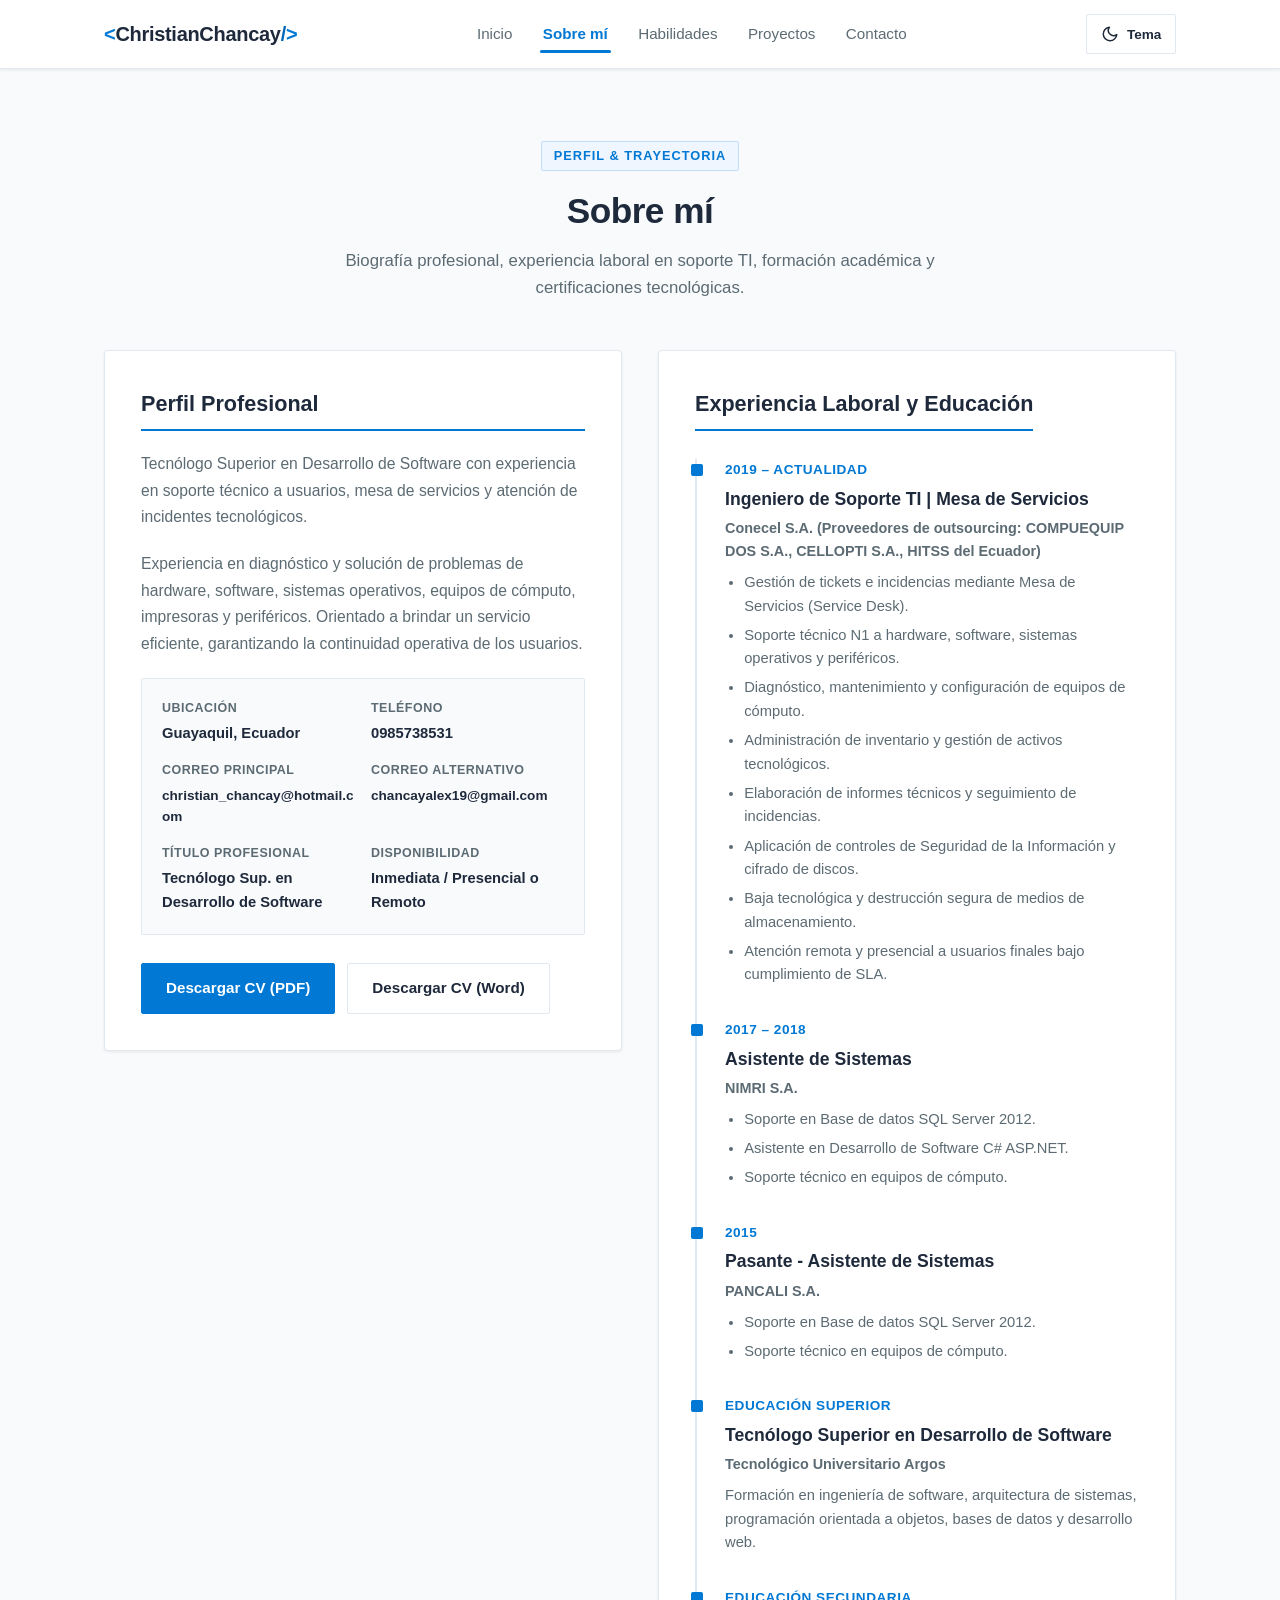
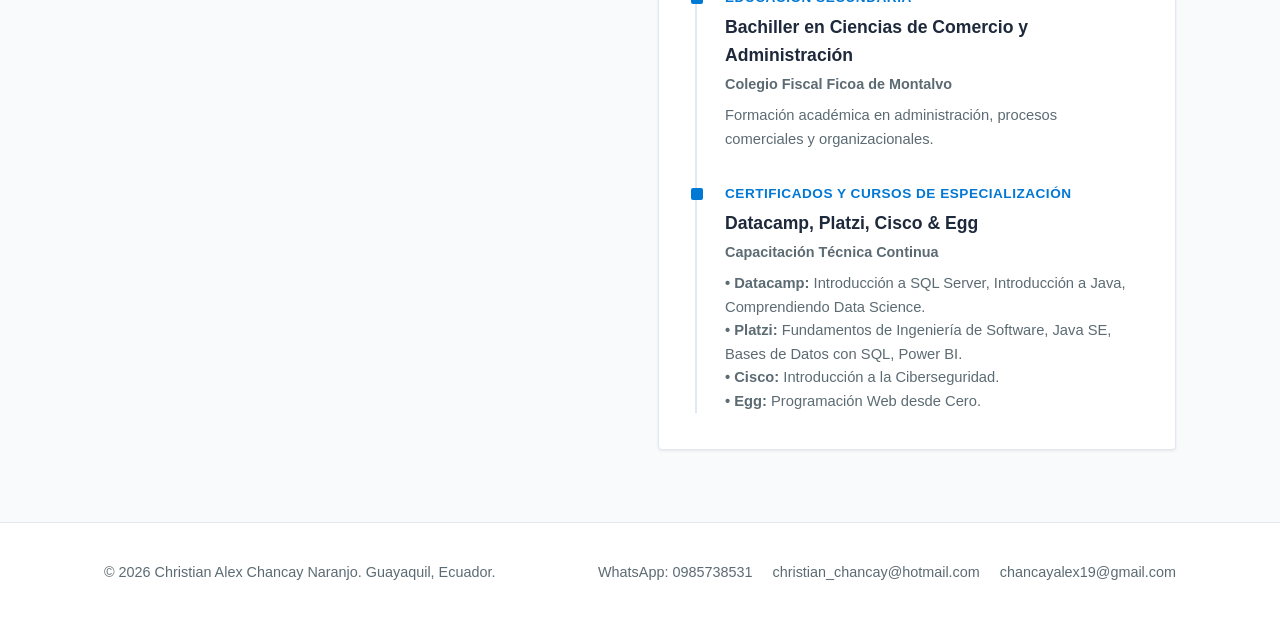
==== about.html @ c23272d0 "Actualización del portafolio" ====
<!DOCTYPE html>
<html lang="es" data-theme="light">

<head>
  <meta charset="UTF-8">
  <meta name="viewport" content="width=device-width, initial-scale=1.0">
  <meta name="description"
    content="Perfil profesional, trayectoria laboral en Conecel S.A., NIMRI S.A., PANCALI S.A., formación académica y certificados de Christian Chancay Naranjo.">
  <title>Sobre mí | Christian Chancay</title>

  <!-- Hojas de estilo del proyecto -->
  <link rel="stylesheet" href="css/global.css">
  <link rel="stylesheet" href="css/pages.css">
</head>

<body>

  <!-- ========================================================================
       ENCABEZADO Y NAVEGACIÓN COMPARTIDA (Idéntico en las 5 páginas)
       ======================================================================== -->
  <header class="site-header">
    <nav class="navbar container">
      <a href="index.html" class="logo">
        <span class="logo-bracket">&lt;</span>ChristianChancay<span class="logo-slash">/</span><span
          class="logo-bracket">&gt;</span>
      </a>

      <!-- Menú principal de enlaces -->
      <ul class="nav-menu" id="nav-menu">
        <li class="nav-item"><a href="index.html" class="nav-link">Inicio</a></li>
        <li class="nav-item"><a href="about.html" class="nav-link">Sobre mí</a></li>
        <li class="nav-item"><a href="skills.html" class="nav-link">Habilidades</a></li>
        <li class="nav-item"><a href="projects.html" class="nav-link">Proyectos</a></li>
        <li class="nav-item"><a href="contact.html" class="nav-link">Contacto</a></li>
      </ul>

      <!-- Acciones de barra: Botón Modo Día/Noche + Menú Hamburguesa -->
      <div class="nav-actions">
        <button class="theme-toggle" id="theme-toggle" aria-label="Cambiar a modo oscuro" title="Cambiar tema">
          <svg class="theme-icon-sun" width="18" height="18" viewBox="0 0 24 24" fill="none" stroke="currentColor"
            stroke-width="2" stroke-linecap="round" stroke-linejoin="round">
            <circle cx="12" cy="12" r="5"></circle>
            <line x1="12" y1="1" x2="12" y2="3"></line>
            <line x1="12" y1="21" x2="12" y2="23"></line>
            <line x1="4.22" y1="4.22" x2="5.64" y2="5.64"></line>
            <line x1="18.36" y1="18.36" x2="19.78" y2="19.78"></line>
            <line x1="1" y1="12" x2="3" y2="12"></line>
            <line x1="21" y1="12" x2="23" y2="12"></line>
            <line x1="4.22" y1="19.78" x2="5.64" y2="18.36"></line>
            <line x1="18.36" y1="5.64" x2="19.78" y2="4.22"></line>
          </svg>
          <svg class="theme-icon-moon" width="18" height="18" viewBox="0 0 24 24" fill="none" stroke="currentColor"
            stroke-width="2" stroke-linecap="round" stroke-linejoin="round">
            <path d="M21 12.79A9 9 0 1 1 11.21 3 7 7 0 0 0 21 12.79z"></path>
          </svg>
          <span class="theme-toggle-text">Tema</span>
        </button>

        <button class="menu-toggle" id="menu-toggle" aria-label="Abrir menú de navegación" aria-expanded="false">
          <span class="hamburger-bar"></span>
          <span class="hamburger-bar"></span>
          <span class="hamburger-bar"></span>
        </button>
      </div>
    </nav>
  </header>

  <!-- ========================================================================
       CONTENIDO PRINCIPAL: SOBRE MÍ
       ======================================================================== -->
  <main class="section">
    <div class="container">

      <div class="section-header">
        <span class="section-tag">Perfil & Trayectoria</span>
        <h1 class="section-title">Sobre mí</h1>
        <p class="section-subtitle">
          Biografía profesional, experiencia laboral en soporte TI, formación académica y certificaciones tecnológicas.
        </p>
      </div>

      <!-- Cuadrícula de 2 columnas: Biografía a la izquierda, Trayectoria a la derecha -->
      <div class="about-grid">

        <!-- Tarjeta Izquierda: Biografía y Descarga de CV -->
        <article class="bio-card">
          <h2 class="bio-card-title">Perfil Profesional</h2>
          <p class="bio-text">
            Tecnólogo Superior en Desarrollo de Software con experiencia en soporte técnico a usuarios, mesa de
            servicios y atención de incidentes tecnológicos.
          </p>
          <p class="bio-text">
            Experiencia en diagnóstico y solución de problemas de hardware, software, sistemas operativos, equipos de
            cómputo, impresoras y periféricos. Orientado a brindar un servicio eficiente, garantizando la continuidad
            operativa de los usuarios.
          </p>

          <div class="bio-details">
            <div class="bio-detail-item">
              <span class="bio-detail-label">Ubicación</span>
              <span class="bio-detail-value">Guayaquil, Ecuador</span>
            </div>
            <div class="bio-detail-item">
              <span class="bio-detail-label">Teléfono</span>
              <span class="bio-detail-value">0985738531</span>
            </div>
            <div class="bio-detail-item">
              <span class="bio-detail-label">Correo Principal</span>
              <span class="bio-detail-value"
                style="font-size: 0.85rem; word-break: break-all;">christian_chancay@hotmail.com</span>
            </div>
            <div class="bio-detail-item">
              <span class="bio-detail-label">Correo Alternativo</span>
              <span class="bio-detail-value"
                style="font-size: 0.85rem; word-break: break-all;">chancayalex19@gmail.com</span>
            </div>
            <div class="bio-detail-item">
              <span class="bio-detail-label">Título Profesional</span>
              <span class="bio-detail-value">Tecnólogo Sup. en Desarrollo de Software</span>
            </div>
            <div class="bio-detail-item">
              <span class="bio-detail-label">Disponibilidad</span>
              <span class="bio-detail-value">Inmediata / Presencial o Remoto</span>
            </div>
          </div>

          <div class="bio-actions" style="display: flex; gap: 0.75rem; flex-wrap: wrap;">
            <a href="assets/docs/curriculum-vitae.pdf" class="btn btn-primary"
              download="CV_Christian_Alex_Chancay_Naranjo.pdf">
              Descargar CV (PDF)
            </a>
            <a href="assets/docs/curriculum-vitae.docx" class="btn btn-outline"
              download="CV_Christian_Alex_Chancay_Naranjo.docx">
              Descargar CV (Word)
            </a>
          </div>
        </article>

        <!-- Tarjeta Derecha: Línea de tiempo con experiencia laboral y educación -->
        <article class="timeline-card">
          <h2 class="timeline-card-title">Experiencia Laboral y Educación</h2>

          <div class="timeline-list">

            <!-- Hito 1: Conecel S.A. -->
            <div class="timeline-item">
              <div class="timeline-dot"></div>
              <p class="timeline-date">2019 – Actualidad</p>
              <h3 class="timeline-title">Ingeniero de Soporte TI | Mesa de Servicios</h3>
              <p class="timeline-place">Conecel S.A. (Proveedores de outsourcing: COMPUEQUIP DOS S.A., CELLOPTI S.A.,
                HITSS del Ecuador)</p>
              <div class="timeline-desc">
                <ul
                  style="list-style: disc; padding-left: 1.2rem; display: flex; flex-direction: column; gap: 0.35rem;">
                  <li>Gestión de tickets e incidencias mediante Mesa de Servicios (Service Desk).</li>
                  <li>Soporte técnico N1 a hardware, software, sistemas operativos y periféricos.</li>
                  <li>Diagnóstico, mantenimiento y configuración de equipos de cómputo.</li>
                  <li>Administración de inventario y gestión de activos tecnológicos.</li>
                  <li>Elaboración de informes técnicos y seguimiento de incidencias.</li>
                  <li>Aplicación de controles de Seguridad de la Información y cifrado de discos.</li>
                  <li>Baja tecnológica y destrucción segura de medios de almacenamiento.</li>
                  <li>Atención remota y presencial a usuarios finales bajo cumplimiento de SLA.</li>
                </ul>
              </div>
            </div>

            <!-- Hito 2: NIMRI S.A. -->
            <div class="timeline-item">
              <div class="timeline-dot"></div>
              <p class="timeline-date">2017 – 2018</p>
              <h3 class="timeline-title">Asistente de Sistemas</h3>
              <p class="timeline-place">NIMRI S.A.</p>
              <div class="timeline-desc">
                <ul
                  style="list-style: disc; padding-left: 1.2rem; display: flex; flex-direction: column; gap: 0.35rem;">
                  <li>Soporte en Base de datos SQL Server 2012.</li>
                  <li>Asistente en Desarrollo de Software C# ASP.NET.</li>
                  <li>Soporte técnico en equipos de cómputo.</li>
                </ul>
              </div>
            </div>

            <!-- Hito 3: PANCALI S.A. -->
            <div class="timeline-item">
              <div class="timeline-dot"></div>
              <p class="timeline-date">2015</p>
              <h3 class="timeline-title">Pasante - Asistente de Sistemas</h3>
              <p class="timeline-place">PANCALI S.A.</p>
              <div class="timeline-desc">
                <ul
                  style="list-style: disc; padding-left: 1.2rem; display: flex; flex-direction: column; gap: 0.35rem;">
                  <li>Soporte en Base de datos SQL Server 2012.</li>
                  <li>Soporte técnico en equipos de cómputo.</li>
                </ul>
              </div>
            </div>

            <!-- Hito 4: Formación Superior -->
            <div class="timeline-item">
              <div class="timeline-dot"></div>
              <p class="timeline-date">Educación Superior</p>
              <h3 class="timeline-title">Tecnólogo Superior en Desarrollo de Software</h3>
              <p class="timeline-place">Tecnológico Universitario Argos</p>
              <p class="timeline-desc">
                Formación en ingeniería de software, arquitectura de sistemas, programación orientada a objetos, bases
                de datos y desarrollo web.
              </p>
            </div>

            <!-- Hito 5: Bachillerato -->
            <div class="timeline-item">
              <div class="timeline-dot"></div>
              <p class="timeline-date">Educación Secundaria</p>
              <h3 class="timeline-title">Bachiller en Ciencias de Comercio y Administración</h3>
              <p class="timeline-place">Colegio Fiscal Ficoa de Montalvo</p>
              <p class="timeline-desc">
                Formación académica en administración, procesos comerciales y organizacionales.
              </p>
            </div>

            <!-- Hito 6: Certificados y Cursos -->
            <div class="timeline-item">
              <div class="timeline-dot"></div>
              <p class="timeline-date">Certificados y Cursos de Especialización</p>
              <h3 class="timeline-title">Datacamp, Platzi, Cisco & Egg</h3>
              <p class="timeline-place">Capacitación Técnica Continua</p>
              <div class="timeline-desc">
                <p><strong>• Datacamp:</strong> Introducción a SQL Server, Introducción a Java, Comprendiendo Data
                  Science.</p>
                <p><strong>• Platzi:</strong> Fundamentos de Ingeniería de Software, Java SE, Bases de Datos con SQL,
                  Power BI.</p>
                <p><strong>• Cisco:</strong> Introducción a la Ciberseguridad.</p>
                <p><strong>• Egg:</strong> Programación Web desde Cero.</p>
              </div>
            </div>

          </div>
        </article>

      </div>
    </div>
  </main>

  <!-- ========================================================================
       PIE DE PÁGINA COMPARTIDO (Idéntico en las 5 páginas)
       ======================================================================== -->
  <footer class="site-footer">
    <div class="container footer-content">
      <p class="footer-copyright">
        &copy; <span id="current-year"></span> Christian Alex Chancay Naranjo. Guayaquil, Ecuador.
      </p>
      <ul class="footer-social">
        <li><a href="https://wa.me/593985738531" target="_blank" rel="noopener noreferrer" class="social-link">WhatsApp:
            0985738531</a></li>
        <li><a href="mailto:christian_chancay@hotmail.com" class="social-link">christian_chancay@hotmail.com</a></li>
        <li><a href="mailto:chancayalex19@gmail.com" class="social-link">chancayalex19@gmail.com</a></li>
      </ul>
    </div>
  </footer>

  <!-- Script global de navegación y selector de tema -->
  <script src="js/main.js"></script>
</body>

</html>
---- css/global.css ----
/* ==========================================================================
   GLOBAL.CSS - Estilos Globales, Paleta Microsoft (Blanco/Azul) y Tema Día/Noche
   Proyecto de Clase: Portafolio Web Personal
   Estilo: Microsoft Fluent Design / Windows
   ========================================================================== */

/* --------------------------------------------------------------------------
   1. VARIABLES DE TEMA (:root - Modo Día / Claro por Defecto)
   -------------------------------------------------------------------------- */
:root {
  /* Paleta Microsoft: Blanco, Gris Fresco y Azul Microsoft */
  --color-bg: #f8fafc;              /* Fondo general fresco */
  --color-surface: #ffffff;         /* Fondo de tarjetas y header */
  --color-surface-hover: #f1f5f9;   /* Hover en tarjetas y elementos */
  --color-primary: #0078d4;         /* Azul oficial Microsoft */
  --color-primary-hover: #005a9e;   /* Azul oscuro Microsoft al pasar el cursor */
  --color-primary-light: #eff6ff;   /* Azul muy tenue para fondos sutiles */
  --color-secondary: #0067b8;       /* Azul complementario */
  --color-text: #1e293b;            /* Texto principal legible */
  --color-text-muted: #5c6b73;      /* Texto secundario / gris corporativo */
  --color-border: #e2e8f0;          /* Borde sutil y limpio */
  --color-border-hover: #0078d4;    /* Borde resaltado al enfocar */
  --color-success: #107c41;         /* Verde corporativo (estilo Excel/Microsoft) */
  --color-error: #a80000;           /* Rojo corporativo */

  /* Tipografía oficial de Microsoft */
  --font-main: 'Segoe UI Variable Text', 'Segoe UI', -apple-system, BlinkMacSystemFont, Roboto, Helvetica, Arial, sans-serif;

  /* Bordes: Formato cuadrado limpio con leve radio Fluent */
  --radius-sm: 2px;
  --radius-md: 4px;
  --radius-lg: 6px;
  --radius-full: 9999px;

  /* Sombras sutiles estilo Microsoft Fluent */
  --shadow-sm: 0 1px 3px rgba(0, 0, 0, 0.08);
  --shadow-md: 0 4px 12px rgba(0, 0, 0, 0.06), 0 1px 2px rgba(0, 0, 0, 0.04);
  --shadow-lg: 0 8px 24px rgba(0, 0, 0, 0.09);

  /* Layout y transiciones */
  --container-max: 1120px;
  --transition: all 0.2s cubic-bezier(0.4, 0, 0.2, 1);
}

/* --------------------------------------------------------------------------
   2. MODO NOCHE / OSCURO ([data-theme="dark"]) - Estilo Windows Dark Mode
   -------------------------------------------------------------------------- */
[data-theme="dark"] {
  --color-bg: #111827;              /* Fondo gris oscuro pizarra (sin neón) */
  --color-surface: #1f2937;         /* Superficie de tarjetas */
  --color-surface-hover: #2d3748;   /* Hover oscuro */
  --color-primary: #0078d4;         /* Azul Microsoft accesible */
  --color-primary-hover: #2b88d8;   /* Azul claro al enfocar */
  --color-primary-light: rgba(0, 120, 212, 0.18);
  --color-secondary: #38bdf8;       /* Acento fresco */
  --color-text: #f9fafb;            /* Texto blanco suave */
  --color-text-muted: #9ca3af;      /* Texto atenuado */
  --color-border: #374151;          /* Borde oscuro */
  --color-border-hover: #60a5fa;
  --color-success: #34d399;
  --color-error: #f87171;
  --shadow-sm: 0 1px 3px rgba(0, 0, 0, 0.3);
  --shadow-md: 0 4px 14px rgba(0, 0, 0, 0.25);
  --shadow-lg: 0 10px 28px rgba(0, 0, 0, 0.35);
}

/* --------------------------------------------------------------------------
   3. RESET UNIVERSAL Y ESTILOS BASE
   -------------------------------------------------------------------------- */
*, *::before, *::after {
  margin: 0;
  padding: 0;
  box-sizing: border-box;
}

html {
  scroll-behavior: smooth;
}

body {
  font-family: var(--font-main);
  background-color: var(--color-bg);
  color: var(--color-text);
  line-height: 1.6;
  display: flex;
  flex-direction: column;
  min-height: 100vh;
  -webkit-font-smoothing: antialiased;
  -moz-osx-font-smoothing: grayscale;
  transition: background-color 0.25s ease, color 0.25s ease;
}

main {
  flex: 1;
}

a {
  color: inherit;
  text-decoration: none;
  transition: var(--transition);
}

ul {
  list-style: none;
}

img {
  max-width: 100%;
  display: block;
}

/* Evita zoom automático indeseado en iPhone Safari */
input, select, textarea, button {
  font-family: inherit;
  font-size: 16px;
}

/* --------------------------------------------------------------------------
   4. CLASES UTILITARIAS Y COMPONENTES
   -------------------------------------------------------------------------- */
.container {
  width: 100%;
  max-width: var(--container-max);
  margin: 0 auto;
  padding: 0 1.5rem;
}

.section {
  padding: 4.5rem 0;
}

.section-header {
  text-align: center;
  margin-bottom: 3rem;
}

.section-tag {
  display: inline-block;
  padding: 0.25rem 0.75rem;
  background-color: var(--color-primary-light);
  color: var(--color-primary);
  font-size: 0.8rem;
  font-weight: 600;
  text-transform: uppercase;
  letter-spacing: 1px;
  border-radius: var(--radius-sm);
  margin-bottom: 0.75rem;
  border: 1px solid rgba(0, 120, 212, 0.2);
}

.section-title {
  font-size: 2.2rem;
  font-weight: 700;
  color: var(--color-text);
  margin-bottom: 0.5rem;
  letter-spacing: -0.5px;
}

.section-subtitle {
  font-size: 1.05rem;
  color: var(--color-text-muted);
  max-width: 620px;
  margin: 0 auto;
}

/* Botones estilo Microsoft (sobrios, sólidos, esquinas limpias) */
.btn {
  display: inline-flex;
  align-items: center;
  justify-content: center;
  gap: 0.5rem;
  padding: 0.75rem 1.5rem;
  font-size: 0.95rem;
  font-weight: 600;
  border-radius: var(--radius-sm);
  border: 1px solid transparent;
  cursor: pointer;
  transition: var(--transition);
  text-align: center;
  min-height: 44px; /* Estándar táctil para iPhone */
}

.btn-primary {
  background-color: var(--color-primary);
  color: #ffffff;
  border-color: var(--color-primary);
}

.btn-primary:hover {
  background-color: var(--color-primary-hover);
  border-color: var(--color-primary-hover);
  transform: translateY(-1px);
  box-shadow: var(--shadow-sm);
}

.btn-outline {
  background-color: transparent;
  border-color: var(--color-border);
  color: var(--color-text);
}

.btn-outline:hover {
  border-color: var(--color-primary);
  color: var(--color-primary);
  background-color: var(--color-primary-light);
  transform: translateY(-1px);
}

.btn-sm {
  padding: 0.45rem 0.9rem;
  font-size: 0.85rem;
  min-height: 38px;
}

/* Badges e insignias de tecnologías */
.badge {
  display: inline-block;
  padding: 0.25rem 0.65rem;
  font-size: 0.78rem;
  font-weight: 600;
  border-radius: var(--radius-sm);
  background-color: var(--color-primary-light);
  color: var(--color-primary);
  border: 1px solid rgba(0, 120, 212, 0.2);
}

/* --------------------------------------------------------------------------
   5. ENCABEZADO Y BARRA DE NAVEGACIÓN (HEADER)
   -------------------------------------------------------------------------- */
.site-header {
  position: sticky;
  top: 0;
  z-index: 1000;
  background-color: var(--color-surface);
  border-bottom: 1px solid var(--color-border);
  box-shadow: var(--shadow-sm);
  transition: background-color 0.25s ease, border-color 0.25s ease;
}

.navbar {
  display: flex;
  align-items: center;
  justify-content: space-between;
  height: 68px;
}

.logo {
  font-size: 1.25rem;
  font-weight: 700;
  color: var(--color-text);
  letter-spacing: -0.3px;
  display: flex;
  align-items: center;
}

.logo-bracket {
  color: var(--color-primary);
}

.logo-slash {
  color: var(--color-secondary);
}

.nav-menu {
  display: flex;
  align-items: center;
  gap: 1.5rem;
}

.nav-link {
  color: var(--color-text-muted);
  font-size: 0.95rem;
  font-weight: 500;
  padding: 0.4rem 0.2rem;
  position: relative;
}

.nav-link:hover {
  color: var(--color-primary);
}

.nav-link.active {
  color: var(--color-primary);
  font-weight: 600;
}

.nav-link.active::after {
  content: '';
  position: absolute;
  bottom: -4px;
  left: 0;
  width: 100%;
  height: 2.5px;
  background-color: var(--color-primary);
  border-radius: var(--radius-sm);
}

/* Contenedor de acciones: Botón Tema + Botón Hamburguesa */
.nav-actions {
  display: flex;
  align-items: center;
  gap: 0.75rem;
}

/* Botón Switch Modo Día / Noche */
.theme-toggle {
  background-color: var(--color-surface);
  border: 1px solid var(--color-border);
  color: var(--color-text);
  cursor: pointer;
  padding: 0.5rem 0.85rem;
  border-radius: var(--radius-sm);
  display: inline-flex;
  align-items: center;
  gap: 0.5rem;
  font-size: 0.85rem;
  font-weight: 600;
  transition: var(--transition);
  min-height: 40px;
}

.theme-toggle:hover {
  background-color: var(--color-surface-hover);
  border-color: var(--color-primary);
  color: var(--color-primary);
}

.theme-icon-sun,
.theme-icon-moon {
  width: 18px;
  height: 18px;
  stroke: currentColor;
  stroke-width: 2;
  stroke-linecap: round;
  stroke-linejoin: round;
  display: inline-block;
}

/* Ocultar / mostrar icono según el tema */
[data-theme="light"] .theme-icon-sun {
  display: none;
}

[data-theme="light"] .theme-icon-moon {
  display: inline-block;
}

[data-theme="dark"] .theme-icon-sun {
  display: inline-block;
}

[data-theme="dark"] .theme-icon-moon {
  display: none;
}

/* Botón Hamburguesa Móvil */
.menu-toggle {
  display: none;
  background: transparent;
  border: 1px solid var(--color-border);
  border-radius: var(--radius-sm);
  cursor: pointer;
  padding: 0.55rem;
  flex-direction: column;
  justify-content: center;
  gap: 4px;
  min-height: 40px;
  min-width: 40px;
  align-items: center;
}

.hamburger-bar {
  display: block;
  width: 20px;
  height: 2px;
  background-color: var(--color-text);
  transition: var(--transition);
}

.menu-toggle.active .hamburger-bar:nth-child(1) {
  transform: translateY(6px) rotate(45deg);
}

.menu-toggle.active .hamburger-bar:nth-child(2) {
  opacity: 0;
}

.menu-toggle.active .hamburger-bar:nth-child(3) {
  transform: translateY(-6px) rotate(-45deg);
}

/* --------------------------------------------------------------------------
   6. PIE DE PÁGINA (FOOTER)
   -------------------------------------------------------------------------- */
.site-footer {
  background-color: var(--color-surface);
  border-top: 1px solid var(--color-border);
  padding: 2.25rem 0;
  margin-top: auto;
  transition: background-color 0.25s ease, border-color 0.25s ease;
}

.footer-content {
  display: flex;
  align-items: center;
  justify-content: space-between;
  flex-wrap: wrap;
  gap: 1.25rem;
}

.footer-copyright {
  color: var(--color-text-muted);
  font-size: 0.9rem;
}

.footer-social {
  display: flex;
  align-items: center;
  gap: 1.25rem;
  flex-wrap: wrap;
}

.social-link {
  color: var(--color-text-muted);
  font-size: 0.9rem;
  font-weight: 500;
}

.social-link:hover {
  color: var(--color-primary);
}

/* --------------------------------------------------------------------------
   7. RESPONSIVIDAD (Optimizado para iPhone 16 Pro - 402px y pantallas móviles)
   -------------------------------------------------------------------------- */
@media (max-width: 768px) {
  .menu-toggle {
    display: flex;
  }

  .nav-menu {
    position: absolute;
    top: 68px;
    left: 0;
    right: 0;
    background-color: var(--color-surface);
    flex-direction: column;
    align-items: stretch;
    padding: 1.25rem 1.5rem;
    gap: 0.85rem;
    border-bottom: 1px solid var(--color-border);
    box-shadow: var(--shadow-md);
    display: none;
  }

  .nav-menu.open {
    display: flex;
    animation: slideDownMenu 0.2s ease forwards;
  }

  .nav-link {
    font-size: 1.05rem;
    padding: 0.65rem 0;
    border-bottom: 1px solid var(--color-border);
    display: block;
  }

  .nav-link.active::after {
    display: none;
  }

  .footer-content {
    flex-direction: column;
    text-align: center;
    gap: 1rem;
  }

  .footer-social {
    justify-content: center;
  }
}

/* Ajustes finos específicos para iPhone 16 Pro y móviles (<= 430px) */
@media (max-width: 430px) {
  .container {
    padding: 0 1rem;
  }

  .navbar {
    height: 64px;
  }

  .logo {
    font-size: 1.1rem;
  }

  .theme-toggle-text {
    display: none; /* Oculta la palabra 'Tema' en pantallas muy angostas dejando solo el icono */
  }

  .theme-toggle {
    padding: 0.5rem;
    min-width: 40px;
    justify-content: center;
  }

  .section {
    padding: 3.25rem 0;
  }

  .section-title {
    font-size: 1.85rem;
  }
}

@keyframes slideDownMenu {
  from {
    opacity: 0;
    transform: translateY(-8px);
  }
  to {
    opacity: 1;
    transform: translateY(0);
  }
}
---- css/pages.css ----
/* ==========================================================================
   PAGES.CSS - Estilos Específicos (<main>), Paleta Microsoft y Foto Cuadrada
   Proyecto de Clase: Portafolio Web Personal
   Estilo: Microsoft Fluent Design / Windows
   ========================================================================== */

/* ==========================================================================
   1. PÁGINA 1: INICIO (index.html)
   ========================================================================== */

/* Sección Hero */
.hero {
  min-height: calc(100vh - 68px);
  display: flex;
  align-items: center;
  padding: 3.5rem 0;
}

.hero-grid {
  display: grid;
  grid-template-columns: 1.25fr 0.85fr;
  gap: 3rem;
  align-items: center;
}

.hero-greeting {
  color: var(--color-primary);
  font-weight: 600;
  font-size: 1rem;
  text-transform: uppercase;
  letter-spacing: 1px;
  margin-bottom: 0.75rem;
}

.hero-title {
  font-size: 2.8rem;
  font-weight: 700;
  line-height: 1.2;
  color: var(--color-text);
  margin-bottom: 0.75rem;
  letter-spacing: -0.5px;
}

.hero-title .text-gradient {
  color: var(--color-primary);
}

.hero-role {
  font-size: 1.25rem;
  font-weight: 600;
  color: var(--color-text-muted);
  margin-bottom: 1.25rem;
  line-height: 1.4;
}

.hero-description {
  color: var(--color-text-muted);
  font-size: 1.02rem;
  line-height: 1.7;
  margin-bottom: 2rem;
  max-width: 540px;
}

.hero-buttons {
  display: flex;
  gap: 0.85rem;
  flex-wrap: wrap;
}

.hero-image-wrapper {
  display: flex;
  justify-content: center;
  align-items: center;
}

/* FOTOGRAFÍA CUADRADA - Estilo Microsoft Windows / Fluent Design */
.hero-avatar {
  width: 280px;
  height: 280px;
  border-radius: var(--radius-md); /* Formato cuadrado con terminación limpia */
  object-fit: cover;
  object-position: center top;
  border: 1px solid var(--color-border);
  box-shadow: var(--shadow-md);
  background-color: var(--color-surface);
  transition: var(--transition);
}

.hero-avatar:hover {
  box-shadow: var(--shadow-lg);
  border-color: var(--color-primary);
}

/* Sección Resumen / Fortalezas (.highlights) */
.highlights-grid {
  display: grid;
  grid-template-columns: repeat(auto-fit, minmax(290px, 1fr));
  gap: 1.5rem;
}

.highlight-card {
  background-color: var(--color-surface);
  border: 1px solid var(--color-border);
  border-radius: var(--radius-md);
  padding: 2rem;
  transition: var(--transition);
  display: flex;
  flex-direction: column;
  gap: 0.75rem;
  border-top: 3px solid var(--color-primary); /* Acento azul superior clásico de Microsoft */
}

.highlight-card:hover {
  transform: translateY(-2px);
  border-color: var(--color-primary);
  box-shadow: var(--shadow-md);
}

.highlight-title {
  font-size: 1.2rem;
  font-weight: 700;
  color: var(--color-text);
  line-height: 1.35;
}

.highlight-description {
  color: var(--color-text-muted);
  font-size: 0.95rem;
  line-height: 1.6;
}

/* ==========================================================================
   2. PÁGINA 2: SOBRE MÍ (about.html)
   ========================================================================== */
.about-grid {
  display: grid;
  grid-template-columns: 1fr 1fr;
  gap: 2.25rem;
  align-items: start;
}

/* Tarjeta Izquierda: Biografía */
.bio-card {
  background-color: var(--color-surface);
  border: 1px solid var(--color-border);
  border-radius: var(--radius-md);
  padding: 2.25rem;
  display: flex;
  flex-direction: column;
  gap: 1.25rem;
  box-shadow: var(--shadow-sm);
}

.bio-card-title {
  font-size: 1.35rem;
  font-weight: 700;
  color: var(--color-text);
  border-bottom: 2px solid var(--color-primary);
  padding-bottom: 0.5rem;
  display: inline-block;
}

.bio-text {
  color: var(--color-text-muted);
  font-size: 0.98rem;
  line-height: 1.7;
}

.bio-details {
  display: grid;
  grid-template-columns: 1fr 1fr;
  gap: 1rem;
  padding: 1.25rem;
  background-color: var(--color-bg);
  border-radius: var(--radius-sm);
  border: 1px solid var(--color-border);
}

.bio-detail-item {
  display: flex;
  flex-direction: column;
  gap: 0.2rem;
}

.bio-detail-label {
  font-size: 0.78rem;
  color: var(--color-text-muted);
  text-transform: uppercase;
  letter-spacing: 0.5px;
  font-weight: 600;
}

.bio-detail-value {
  font-size: 0.92rem;
  font-weight: 600;
  color: var(--color-text);
}

.bio-actions {
  margin-top: 0.5rem;
}

/* Tarjeta Derecha: Línea de Tiempo */
.timeline-card {
  background-color: var(--color-surface);
  border: 1px solid var(--color-border);
  border-radius: var(--radius-md);
  padding: 2.25rem;
  box-shadow: var(--shadow-sm);
}

.timeline-card-title {
  font-size: 1.35rem;
  font-weight: 700;
  color: var(--color-text);
  border-bottom: 2px solid var(--color-primary);
  padding-bottom: 0.5rem;
  margin-bottom: 1.75rem;
  display: inline-block;
}

.timeline-list {
  position: relative;
  padding-left: 1.75rem;
  border-left: 2px solid var(--color-border);
  display: flex;
  flex-direction: column;
  gap: 2rem;
}

.timeline-item {
  position: relative;
}

.timeline-dot {
  position: absolute;
  left: -2.15rem;
  top: 0.3rem;
  width: 12px;
  height: 12px;
  border-radius: var(--radius-sm); /* Cuadrito sobrio */
  background-color: var(--color-primary);
}

.timeline-date {
  font-size: 0.85rem;
  font-weight: 700;
  color: var(--color-primary);
  text-transform: uppercase;
  letter-spacing: 0.5px;
  margin-bottom: 0.25rem;
}

.timeline-title {
  font-size: 1.1rem;
  font-weight: 700;
  color: var(--color-text);
  margin-bottom: 0.25rem;
}

.timeline-place {
  font-size: 0.9rem;
  color: var(--color-text-muted);
  font-weight: 600;
  margin-bottom: 0.5rem;
}

.timeline-desc {
  font-size: 0.92rem;
  color: var(--color-text-muted);
  line-height: 1.6;
}

/* ==========================================================================
   3. PÁGINA 3: HABILIDADES (skills.html)
   ========================================================================== */
.skills-grid {
  display: grid;
  grid-template-columns: repeat(auto-fit, minmax(320px, 1fr));
  gap: 1.75rem;
}

.skill-category {
  background-color: var(--color-surface);
  border: 1px solid var(--color-border);
  border-radius: var(--radius-md);
  padding: 2rem;
  display: flex;
  flex-direction: column;
  gap: 1.5rem;
  box-shadow: var(--shadow-sm);
  border-top: 3px solid var(--color-primary);
}

.skill-cat-title {
  font-size: 1.25rem;
  font-weight: 700;
  color: var(--color-text);
  border-bottom: 1px solid var(--color-border);
  padding-bottom: 0.75rem;
}

.skill-list {
  display: flex;
  flex-direction: column;
  gap: 1.25rem;
}

.skill-item {
  display: flex;
  flex-direction: column;
  gap: 0.4rem;
}

.skill-header {
  display: flex;
  justify-content: space-between;
  align-items: center;
  font-size: 0.92rem;
  font-weight: 600;
}

.skill-name {
  color: var(--color-text);
}

.skill-percent {
  color: var(--color-primary);
  font-size: 0.88rem;
  font-weight: 700;
}

.progress-bar {
  width: 100%;
  height: 6px;
  background-color: var(--color-border);
  border-radius: var(--radius-sm);
  overflow: hidden;
}

.progress-fill {
  height: 100%;
  background-color: var(--color-primary); /* Azul sólido Microsoft, sin degradado chillón */
  border-radius: var(--radius-sm);
  transition: width 1s ease-in-out;
}

/* ==========================================================================
   4. PÁGINA 4: PROYECTOS (projects.html)
   ========================================================================== */
.projects-grid {
  display: grid;
  grid-template-columns: repeat(auto-fit, minmax(320px, 1fr));
  gap: 1.75rem;
}

.project-card {
  background-color: var(--color-surface);
  border: 1px solid var(--color-border);
  border-radius: var(--radius-md);
  overflow: hidden;
  transition: var(--transition);
  display: flex;
  flex-direction: column;
  box-shadow: var(--shadow-sm);
}

.project-card:hover {
  transform: translateY(-2px);
  border-color: var(--color-primary);
  box-shadow: var(--shadow-md);
}

.project-img-wrapper {
  width: 100%;
  height: 200px;
  overflow: hidden;
  background-color: var(--color-bg);
  border-bottom: 1px solid var(--color-border);
}

.project-img {
  width: 100%;
  height: 100%;
  object-fit: cover;
  transition: transform 0.3s ease;
}

.project-card:hover .project-img {
  transform: scale(1.02);
}

.project-content {
  padding: 1.75rem;
  display: flex;
  flex-direction: column;
  flex: 1;
  gap: 1rem;
}

.project-title {
  font-size: 1.25rem;
  font-weight: 700;
  color: var(--color-text);
  line-height: 1.3;
}

.project-desc {
  color: var(--color-text-muted);
  font-size: 0.95rem;
  line-height: 1.6;
  flex: 1;
}

.project-badges {
  display: flex;
  flex-wrap: wrap;
  gap: 0.45rem;
}

.project-links {
  display: flex;
  gap: 0.75rem;
  margin-top: 0.5rem;
}

/* ==========================================================================
   5. PÁGINA 5: CONTACTO (contact.html)
   ========================================================================== */
.contact-grid {
  display: grid;
  grid-template-columns: 1fr 1.35fr;
  gap: 2.25rem;
  align-items: start;
}

/* Columna Izquierda: Canales Directos */
.contact-channels {
  display: flex;
  flex-direction: column;
  gap: 1.25rem;
}

.channel-card {
  background-color: var(--color-surface);
  border: 1px solid var(--color-border);
  border-radius: var(--radius-md);
  padding: 1.75rem;
  display: flex;
  flex-direction: column;
  gap: 0.75rem;
  transition: var(--transition);
  box-shadow: var(--shadow-sm);
  border-left: 3px solid var(--color-primary);
}

.channel-card:hover {
  border-color: var(--color-primary);
  transform: translateY(-2px);
  box-shadow: var(--shadow-md);
}

.channel-title {
  font-size: 1.15rem;
  font-weight: 700;
  color: var(--color-text);
}

.channel-desc {
  font-size: 0.92rem;
  color: var(--color-text-muted);
  line-height: 1.6;
}

.channel-action {
  margin-top: 0.25rem;
}

/* Columna Derecha: Formulario */
.contact-form-card {
  background-color: var(--color-surface);
  border: 1px solid var(--color-border);
  border-radius: var(--radius-md);
  padding: 2.25rem;
  box-shadow: var(--shadow-sm);
}

.form-title {
  font-size: 1.4rem;
  font-weight: 700;
  color: var(--color-text);
  margin-bottom: 0.4rem;
}

.form-subtitle {
  color: var(--color-text-muted);
  font-size: 0.95rem;
  margin-bottom: 1.5rem;
}

.contact-form {
  display: flex;
  flex-direction: column;
  gap: 1.25rem;
}

.form-group {
  display: flex;
  flex-direction: column;
  gap: 0.4rem;
}

.form-label {
  font-size: 0.9rem;
  font-weight: 600;
  color: var(--color-text);
}

.form-input,
.form-textarea {
  width: 100%;
  padding: 0.75rem 0.9rem;
  background-color: var(--color-bg);
  border: 1px solid var(--color-border);
  border-radius: var(--radius-sm);
  color: var(--color-text);
  font-family: inherit;
  font-size: 16px; /* 16px exactos para evitar zoom en iOS / iPhone */
  transition: var(--transition);
}

.form-input:focus,
.form-textarea:focus {
  outline: none;
  border-color: var(--color-primary);
  box-shadow: 0 0 0 2px rgba(0, 120, 212, 0.25);
  background-color: var(--color-surface);
}

.form-textarea {
  resize: vertical;
  min-height: 120px;
}

.form-actions {
  display: flex;
  gap: 0.85rem;
  flex-wrap: wrap;
  margin-top: 0.5rem;
}

/* Mensajes de Validación */
.form-feedback {
  padding: 0.85rem 1.15rem;
  border-radius: var(--radius-sm);
  font-size: 0.92rem;
  line-height: 1.5;
  display: none;
  margin-bottom: 1.25rem;
  animation: fadeInFeedback 0.2s ease;
}

.form-feedback.active {
  display: block;
}

.form-feedback.success {
  background-color: rgba(16, 124, 65, 0.1);
  border: 1px solid var(--color-success);
  color: var(--color-success);
}

.form-feedback.error {
  background-color: rgba(168, 0, 0, 0.08);
  border: 1px solid var(--color-error);
  color: var(--color-error);
}

@keyframes fadeInFeedback {
  from {
    opacity: 0;
    transform: translateY(-4px);
  }
  to {
    opacity: 1;
    transform: translateY(0);
  }
}

/* ==========================================================================
   6. RESPONSIVIDAD (Alineada para iPhone 16 Pro y móviles)
   ========================================================================== */
@media (max-width: 900px) {
  .hero-grid {
    grid-template-columns: 1fr;
    text-align: center;
    gap: 2.25rem;
  }

  .hero-buttons {
    justify-content: center;
  }

  .hero-description {
    margin-left: auto;
    margin-right: auto;
  }

  .hero-image-wrapper {
    order: -1;
  }

  .about-grid {
    grid-template-columns: 1fr;
  }

  .contact-grid {
    grid-template-columns: 1fr;
  }
}

/* Ajustes específicos para iPhone 16 Pro (viewport 402px de ancho) */
@media (max-width: 430px) {
  .hero-title {
    font-size: 2.15rem;
  }

  .hero-role {
    font-size: 1.1rem;
  }

  .hero-avatar {
    width: 230px;
    height: 230px;
  }

  .hero-buttons,
  .form-actions,
  .project-links {
    flex-direction: column;
    width: 100%;
  }

  .btn {
    width: 100%;
  }

  .bio-details {
    grid-template-columns: 1fr;
  }

  .bio-card,
  .timeline-card,
  .contact-form-card,
  .skill-category,
  .channel-card {
    padding: 1.5rem 1.25rem;
  }
}
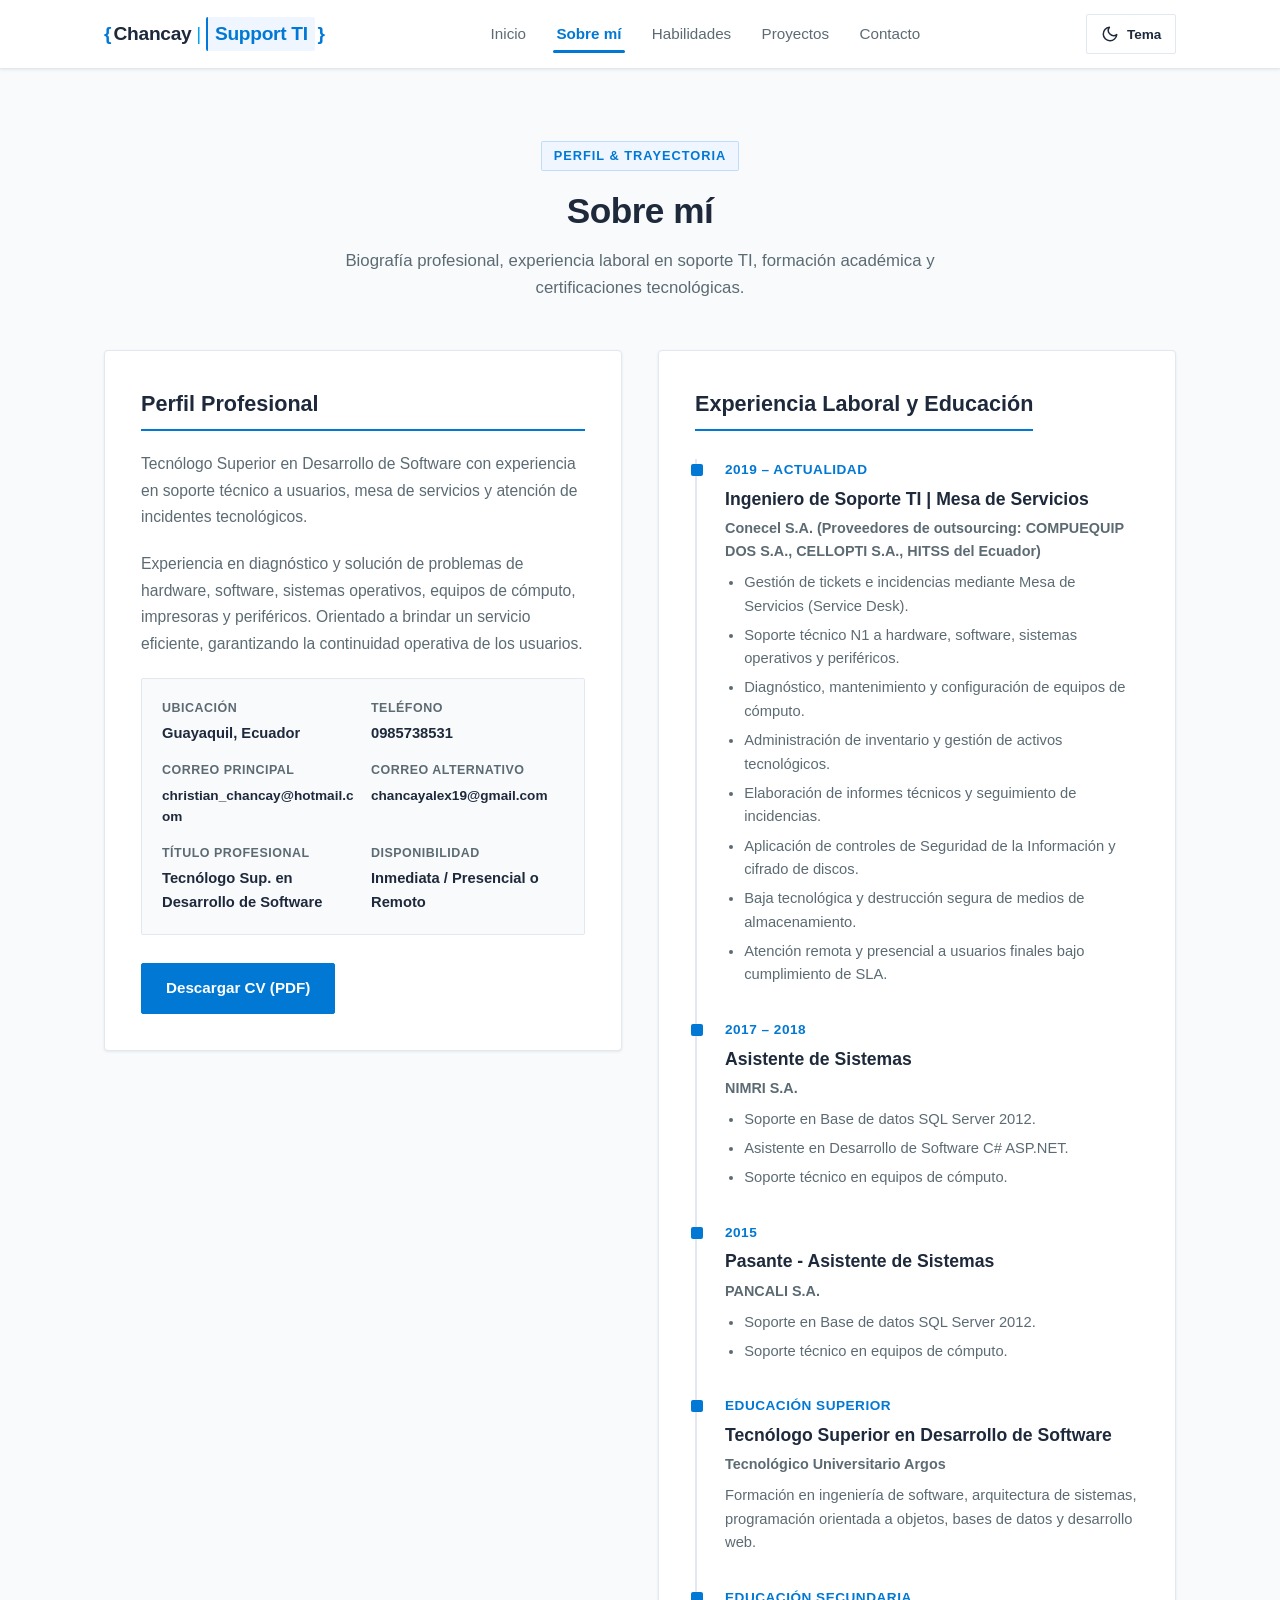
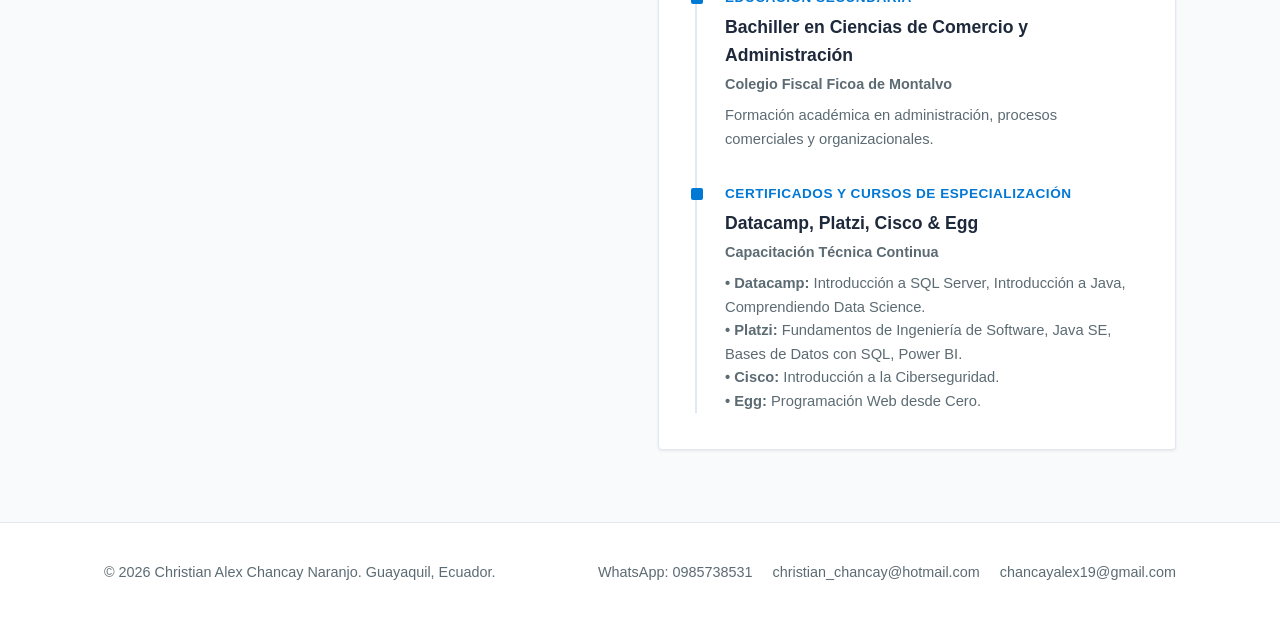
==== commit 03a79af5: "Actualización del portafolio" ====
--- a/about.html
+++ b/about.html
@@ -21,8 +21,7 @@
   <header class="site-header">
     <nav class="navbar container">
       <a href="index.html" class="logo">
-        <span class="logo-bracket">&lt;</span>ChristianChancay<span class="logo-slash">/</span><span
-          class="logo-bracket">&gt;</span>
+        <span class="logo-brace">{</span><span class="logo-name">Chancay</span> <span class="logo-divider">|</span> <span class="logo-role">Support TI</span><span class="logo-brace">}</span>
       </a>
 
       <!-- Menú principal de enlaces -->
@@ -124,14 +123,10 @@
             </div>
           </div>
 
-          <div class="bio-actions" style="display: flex; gap: 0.75rem; flex-wrap: wrap;">
+          <div class="bio-actions">
             <a href="assets/docs/curriculum-vitae.pdf" class="btn btn-primary"
               download="CV_Christian_Alex_Chancay_Naranjo.pdf">
               Descargar CV (PDF)
-            </a>
-            <a href="assets/docs/curriculum-vitae.docx" class="btn btn-outline"
-              download="CV_Christian_Alex_Chancay_Naranjo.docx">
-              Descargar CV (Word)
             </a>
           </div>
         </article>
--- a/css/global.css
+++ b/css/global.css
@@ -245,20 +245,55 @@
 }
 
 .logo {
-  font-size: 1.25rem;
+  font-size: 1.2rem;
   font-weight: 700;
   color: var(--color-text);
   letter-spacing: -0.3px;
   display: flex;
   align-items: center;
-}
-
-.logo-bracket {
-  color: var(--color-primary);
-}
-
-.logo-slash {
-  color: var(--color-secondary);
+  gap: 0.15rem;
+  font-family: var(--font-main);
+  text-decoration: none;
+}
+
+/* Colores estilo Windows Metro UI */
+.logo-brace {
+  color: #0078d7; /* Metro Blue */
+  font-weight: 700;
+}
+
+.logo-name {
+  color: var(--color-text);
+  font-weight: 700;
+}
+
+.logo-divider {
+  color: #00a4ef; /* Metro Cyan / Light Blue */
+  font-weight: 400;
+  margin: 0 0.15rem;
+}
+
+.logo-role {
+  color: #0078d4;
+  font-weight: 600;
+  background-color: var(--color-primary-light);
+  padding: 0.1rem 0.45rem;
+  border-radius: var(--radius-sm);
+  border-left: 2px solid #0078d7;
+}
+
+[data-theme="dark"] .logo-brace {
+  color: #00a4ef;
+}
+
+[data-theme="dark"] .logo-divider {
+  color: #38bdf8;
+}
+
+[data-theme="dark"] .logo-role {
+  color: #38bdf8;
+  background-color: rgba(0, 120, 212, 0.18);
+  border-left-color: #00a4ef;
 }
 
 .nav-menu {
